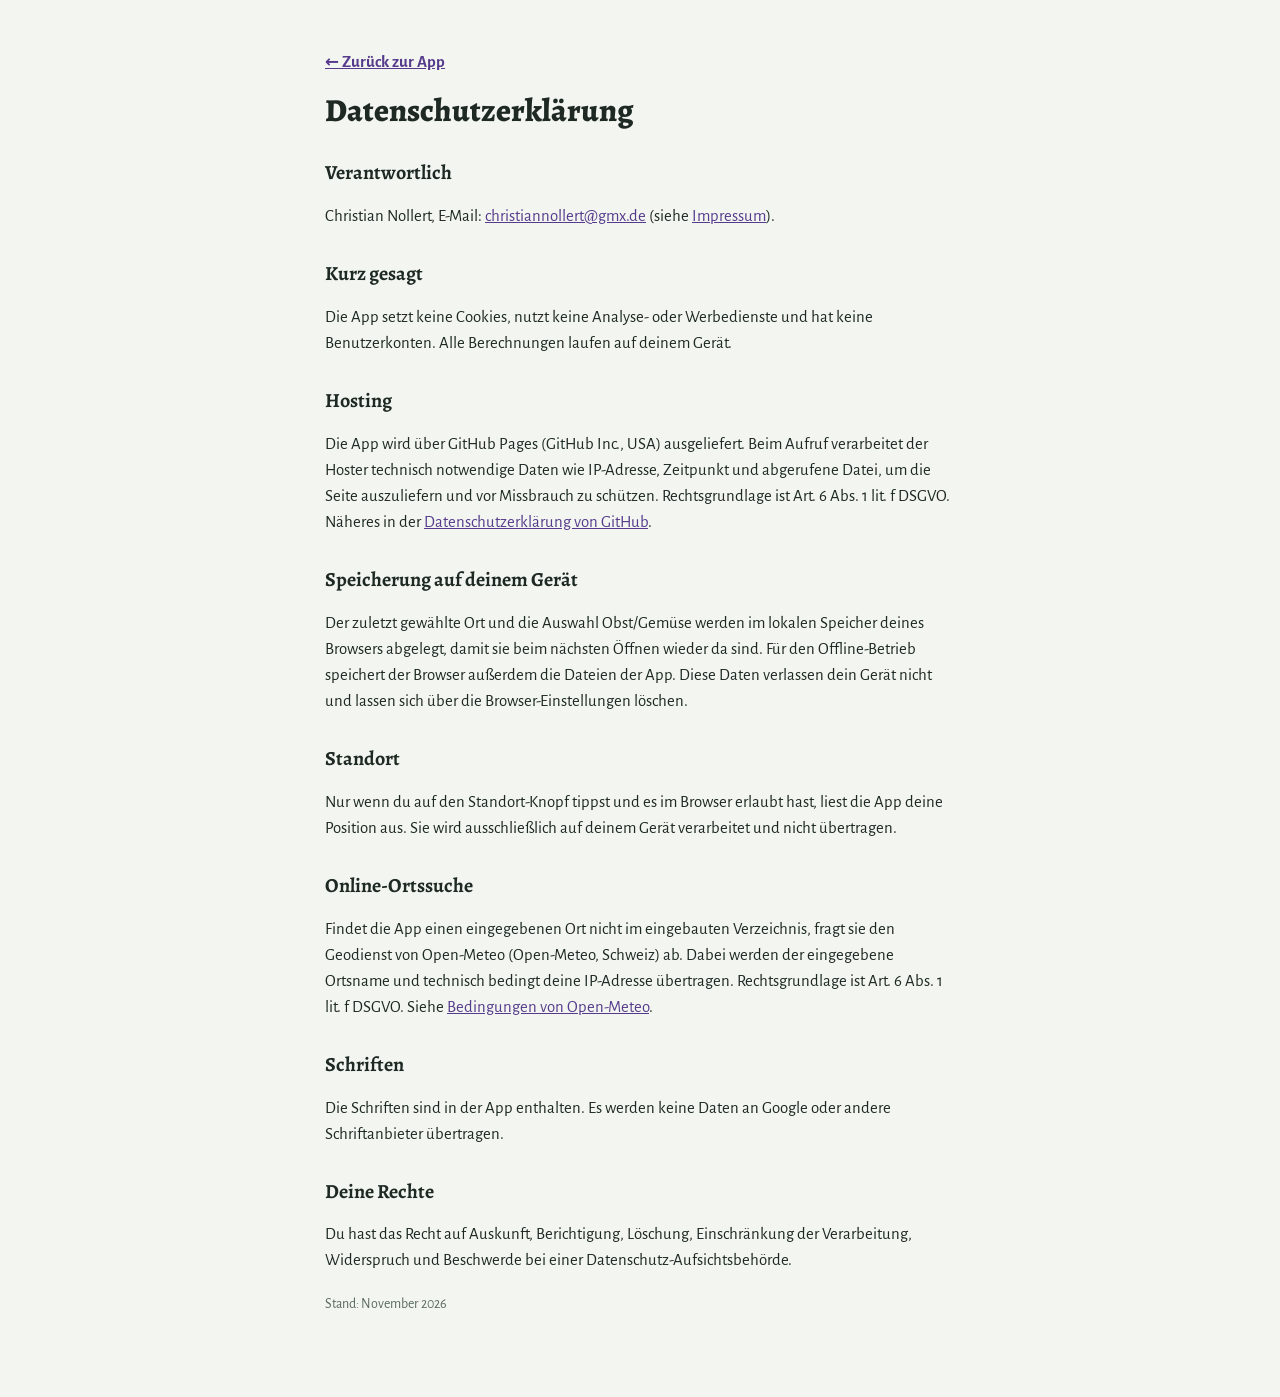
==== datenschutz.html @ ce223400 "Saisonobst Version 621cf6e41a Co-Authored-By: Claude Opus 5.5 <noreply@anthropic.com>" ====
<!doctype html>
<html lang="de">
<head>
<meta charset="utf-8">
<meta name="viewport" content="width=device-width,initial-scale=1">
<title>Datenschutz – Saisonobst</title>
<link rel="icon" href="icons/icon.svg" type="image/svg+xml">
<link rel="stylesheet" href="fonts/fonts.css">
<link rel="stylesheet" href="legal.css">
</head>
<body>
<main>
<p><a class="back" href="./">← Zurück zur App</a></p>
<h1>Datenschutzerklärung</h1>
<h2>Verantwortlich</h2>
<p>Christian Nollert, E-Mail: <a href="mailto:christiannollert@gmx.de">christiannollert@gmx.de</a> (siehe <a href="impressum.html">Impressum</a>).</p>
<h2>Kurz gesagt</h2>
<p>Die App setzt keine Cookies, nutzt keine Analyse- oder Werbedienste und hat keine Benutzerkonten. Alle Berechnungen laufen auf deinem Gerät.</p>
<h2>Hosting</h2>
<p>Die App wird über GitHub Pages (GitHub Inc., USA) ausgeliefert. Beim Aufruf verarbeitet der Hoster technisch notwendige Daten wie IP-Adresse, Zeitpunkt und abgerufene Datei, um die Seite auszuliefern und vor Missbrauch zu schützen. Rechtsgrundlage ist Art. 6 Abs. 1 lit. f DSGVO. Näheres in der <a href="https://docs.github.com/de/site-policy/privacy-policies/github-general-privacy-statement">Datenschutzerklärung von GitHub</a>.</p>
<h2>Speicherung auf deinem Gerät</h2>
<p>Der zuletzt gewählte Ort und die Auswahl Obst/Gemüse werden im lokalen Speicher deines Browsers abgelegt, damit sie beim nächsten Öffnen wieder da sind. Für den Offline-Betrieb speichert der Browser außerdem die Dateien der App. Diese Daten verlassen dein Gerät nicht und lassen sich über die Browser-Einstellungen löschen.</p>
<h2>Standort</h2>
<p>Nur wenn du auf den Standort-Knopf tippst und es im Browser erlaubt hast, liest die App deine Position aus. Sie wird ausschließlich auf deinem Gerät verarbeitet und nicht übertragen.</p>
<h2>Online-Ortssuche</h2>
<p>Findet die App einen eingegebenen Ort nicht im eingebauten Verzeichnis, fragt sie den Geodienst von Open-Meteo (Open-Meteo, Schweiz) ab. Dabei werden der eingegebene Ortsname und technisch bedingt deine IP-Adresse übertragen. Rechtsgrundlage ist Art. 6 Abs. 1 lit. f DSGVO. Siehe <a href="https://open-meteo.com/en/terms">Bedingungen von Open-Meteo</a>.</p>
<h2>Schriften</h2>
<p>Die Schriften sind in der App enthalten. Es werden keine Daten an Google oder andere Schriftanbieter übertragen.</p>
<h2>Deine Rechte</h2>
<p>Du hast das Recht auf Auskunft, Berichtigung, Löschung, Einschränkung der Verarbeitung, Widerspruch und Beschwerde bei einer Datenschutz-Aufsichtsbehörde.</p>
<p><small>Stand: November 2026</small></p>
</main>
</body>
</html>
---- fonts/fonts.css ----
/* Alegreya & Alegreya Sans – SIL Open Font License 1.1, lokal eingebunden */
@font-face{font-family:'Alegreya';font-style:normal;font-weight:500 800;font-display:swap;src:url(Alegreya-latin-ext-500.woff2) format('woff2');unicode-range:U+0100-02BA, U+02BD-02C5, U+02C7-02CC, U+02CE-02D7, U+02DD-02FF, U+0304, U+0308, U+0329, U+1D00-1DBF, U+1E00-1E9F, U+1EF2-1EFF, U+2020, U+20A0-20AB, U+20AD-20C4, U+2113, U+2C60-2C7F, U+A720-A7FF}
@font-face{font-family:'Alegreya';font-style:normal;font-weight:500 800;font-display:swap;src:url(Alegreya-latin-500.woff2) format('woff2');unicode-range:U+0000-00FF, U+0131, U+0152-0153, U+02BB-02BC, U+02C6, U+02DA, U+02DC, U+0304, U+0308, U+0329, U+2000-206F, U+20AC, U+2122, U+2191, U+2193, U+2212, U+2215, U+FEFF, U+FFFD}
@font-face{font-family:'Alegreya Sans';font-style:normal;font-weight:400;font-display:swap;src:url(AlegreyaSans-latin-ext-400.woff2) format('woff2');unicode-range:U+0100-02BA, U+02BD-02C5, U+02C7-02CC, U+02CE-02D7, U+02DD-02FF, U+0304, U+0308, U+0329, U+1D00-1DBF, U+1E00-1E9F, U+1EF2-1EFF, U+2020, U+20A0-20AB, U+20AD-20C4, U+2113, U+2C60-2C7F, U+A720-A7FF}
@font-face{font-family:'Alegreya Sans';font-style:normal;font-weight:400;font-display:swap;src:url(AlegreyaSans-latin-400.woff2) format('woff2');unicode-range:U+0000-00FF, U+0131, U+0152-0153, U+02BB-02BC, U+02C6, U+02DA, U+02DC, U+0304, U+0308, U+0329, U+2000-206F, U+20AC, U+2122, U+2191, U+2193, U+2212, U+2215, U+FEFF, U+FFFD}
@font-face{font-family:'Alegreya Sans';font-style:normal;font-weight:500;font-display:swap;src:url(AlegreyaSans-latin-ext-500.woff2) format('woff2');unicode-range:U+0100-02BA, U+02BD-02C5, U+02C7-02CC, U+02CE-02D7, U+02DD-02FF, U+0304, U+0308, U+0329, U+1D00-1DBF, U+1E00-1E9F, U+1EF2-1EFF, U+2020, U+20A0-20AB, U+20AD-20C4, U+2113, U+2C60-2C7F, U+A720-A7FF}
@font-face{font-family:'Alegreya Sans';font-style:normal;font-weight:500;font-display:swap;src:url(AlegreyaSans-latin-500.woff2) format('woff2');unicode-range:U+0000-00FF, U+0131, U+0152-0153, U+02BB-02BC, U+02C6, U+02DA, U+02DC, U+0304, U+0308, U+0329, U+2000-206F, U+20AC, U+2122, U+2191, U+2193, U+2212, U+2215, U+FEFF, U+FFFD}
@font-face{font-family:'Alegreya Sans';font-style:normal;font-weight:700;font-display:swap;src:url(AlegreyaSans-latin-ext-700.woff2) format('woff2');unicode-range:U+0100-02BA, U+02BD-02C5, U+02C7-02CC, U+02CE-02D7, U+02DD-02FF, U+0304, U+0308, U+0329, U+1D00-1DBF, U+1E00-1E9F, U+1EF2-1EFF, U+2020, U+20A0-20AB, U+20AD-20C4, U+2113, U+2C60-2C7F, U+A720-A7FF}
@font-face{font-family:'Alegreya Sans';font-style:normal;font-weight:700;font-display:swap;src:url(AlegreyaSans-latin-700.woff2) format('woff2');unicode-range:U+0000-00FF, U+0131, U+0152-0153, U+02BB-02BC, U+02C6, U+02DA, U+02DC, U+0304, U+0308, U+0329, U+2000-206F, U+20AC, U+2122, U+2191, U+2193, U+2212, U+2215, U+FEFF, U+FFFD}
---- legal.css ----
:root{--paper:#F3F6F0;--surface:#FFFFFF;--ink:#1D2922;--muted:#5B6A60;--line:#D9E1D6;--accent:#563B8C;--warn:#9A5B12;--warn-soft:#FBF0DD}
@media (prefers-color-scheme: dark){:root{--paper:#111713;--surface:#19211C;--ink:#E4ECE5;--muted:#98A79D;--line:#2B372F;--accent:#B69DEB;--warn:#E0A75A;--warn-soft:#2E2414;color-scheme:dark}}
body{margin:0;background:var(--paper);color:var(--ink);font:1.05rem/1.55 "Alegreya Sans","Segoe UI",system-ui,sans-serif}
main{max-width:70ch;margin:0 auto;padding:32px 16px 64px}
h1{font:800 2rem/1.15 "Alegreya",Georgia,serif;margin:.4em 0 .6em}
h2{font:700 1.25rem/1.3 "Alegreya",Georgia,serif;margin:1.6em 0 .4em}
a{color:var(--accent)}
.back{font-weight:700}
.todo{background:var(--warn-soft);border-left:4px solid var(--warn);padding:10px 14px;border-radius:6px}
mark{background:var(--warn-soft);color:var(--warn);font-weight:700;padding:0 3px;border-radius:3px}
small{color:var(--muted)}
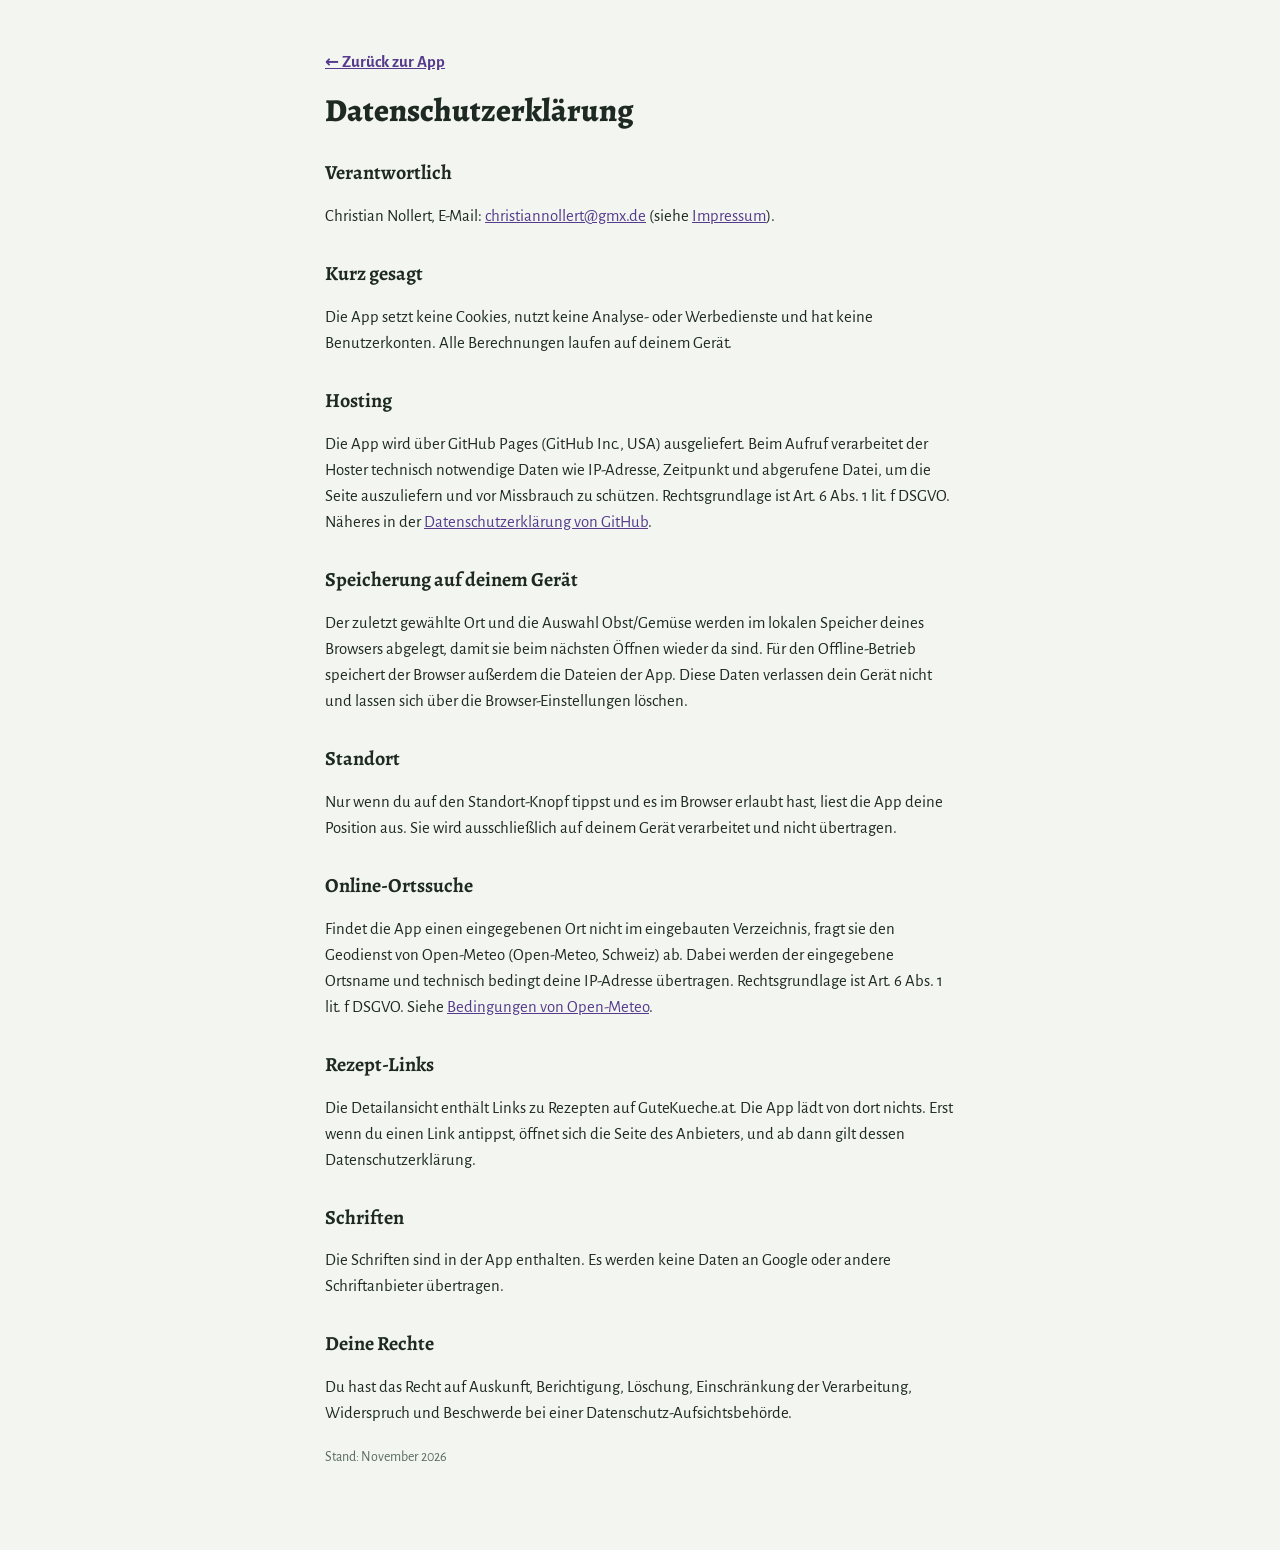
==== commit a6e73014: "Saisonobst Version 3167a342b5 Co-Authored-By: Claude Opus 5.5 <noreply@anthropic.com>" ====
--- a/datenschutz.html
+++ b/datenschutz.html
@@ -24,6 +24,8 @@
 <p>Nur wenn du auf den Standort-Knopf tippst und es im Browser erlaubt hast, liest die App deine Position aus. Sie wird ausschließlich auf deinem Gerät verarbeitet und nicht übertragen.</p>
 <h2>Online-Ortssuche</h2>
 <p>Findet die App einen eingegebenen Ort nicht im eingebauten Verzeichnis, fragt sie den Geodienst von Open-Meteo (Open-Meteo, Schweiz) ab. Dabei werden der eingegebene Ortsname und technisch bedingt deine IP-Adresse übertragen. Rechtsgrundlage ist Art. 6 Abs. 1 lit. f DSGVO. Siehe <a href="https://open-meteo.com/en/terms">Bedingungen von Open-Meteo</a>.</p>
+<h2>Rezept-Links</h2>
+<p>Die Detailansicht enthält Links zu Rezepten auf GuteKueche.at. Die App lädt von dort nichts. Erst wenn du einen Link antippst, öffnet sich die Seite des Anbieters, und ab dann gilt dessen Datenschutzerklärung.</p>
 <h2>Schriften</h2>
 <p>Die Schriften sind in der App enthalten. Es werden keine Daten an Google oder andere Schriftanbieter übertragen.</p>
 <h2>Deine Rechte</h2>
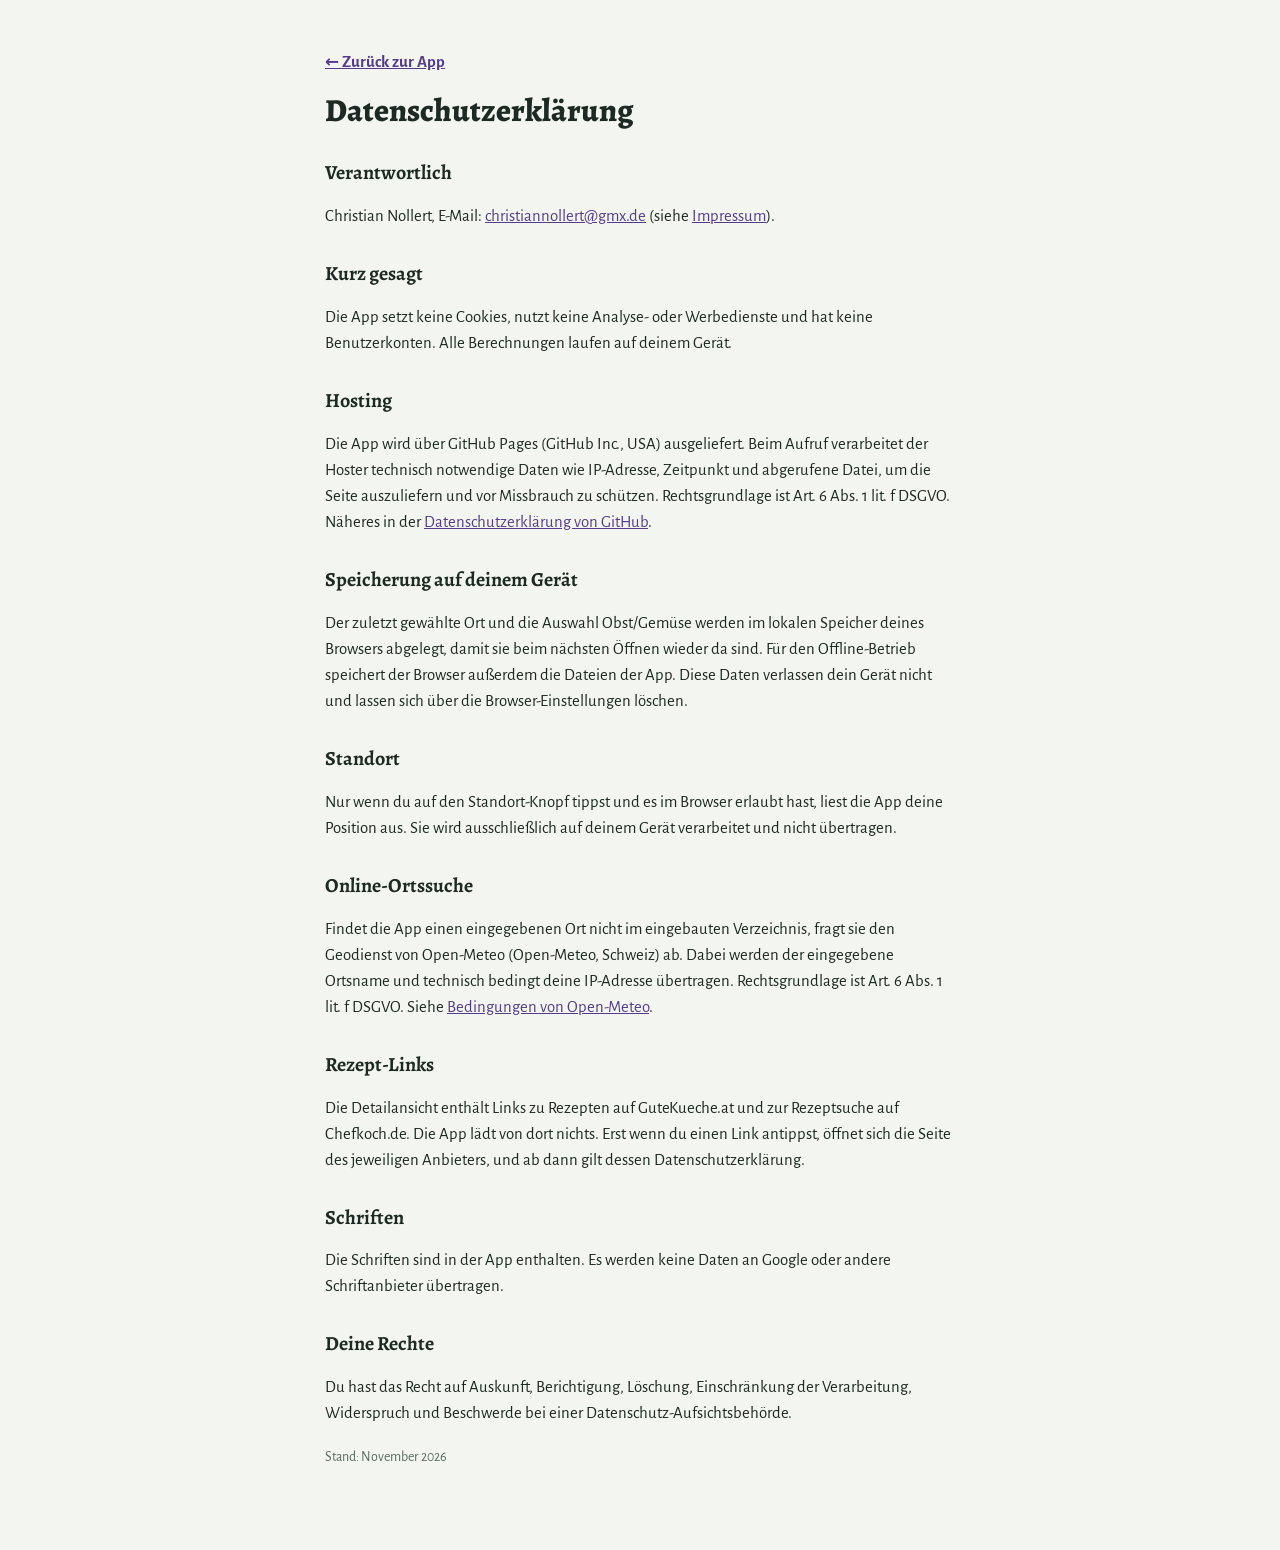
==== commit 1f2b9d71: "Saisonobst Version a6ea7c5f88 Co-Authored-By: Claude Opus 5.5 <noreply@anthropic.com>" ====
--- a/datenschutz.html
+++ b/datenschutz.html
@@ -25,7 +25,7 @@
 <h2>Online-Ortssuche</h2>
 <p>Findet die App einen eingegebenen Ort nicht im eingebauten Verzeichnis, fragt sie den Geodienst von Open-Meteo (Open-Meteo, Schweiz) ab. Dabei werden der eingegebene Ortsname und technisch bedingt deine IP-Adresse übertragen. Rechtsgrundlage ist Art. 6 Abs. 1 lit. f DSGVO. Siehe <a href="https://open-meteo.com/en/terms">Bedingungen von Open-Meteo</a>.</p>
 <h2>Rezept-Links</h2>
-<p>Die Detailansicht enthält Links zu Rezepten auf GuteKueche.at. Die App lädt von dort nichts. Erst wenn du einen Link antippst, öffnet sich die Seite des Anbieters, und ab dann gilt dessen Datenschutzerklärung.</p>
+<p>Die Detailansicht enthält Links zu Rezepten auf GuteKueche.at und zur Rezeptsuche auf Chefkoch.de. Die App lädt von dort nichts. Erst wenn du einen Link antippst, öffnet sich die Seite des jeweiligen Anbieters, und ab dann gilt dessen Datenschutzerklärung.</p>
 <h2>Schriften</h2>
 <p>Die Schriften sind in der App enthalten. Es werden keine Daten an Google oder andere Schriftanbieter übertragen.</p>
 <h2>Deine Rechte</h2>
